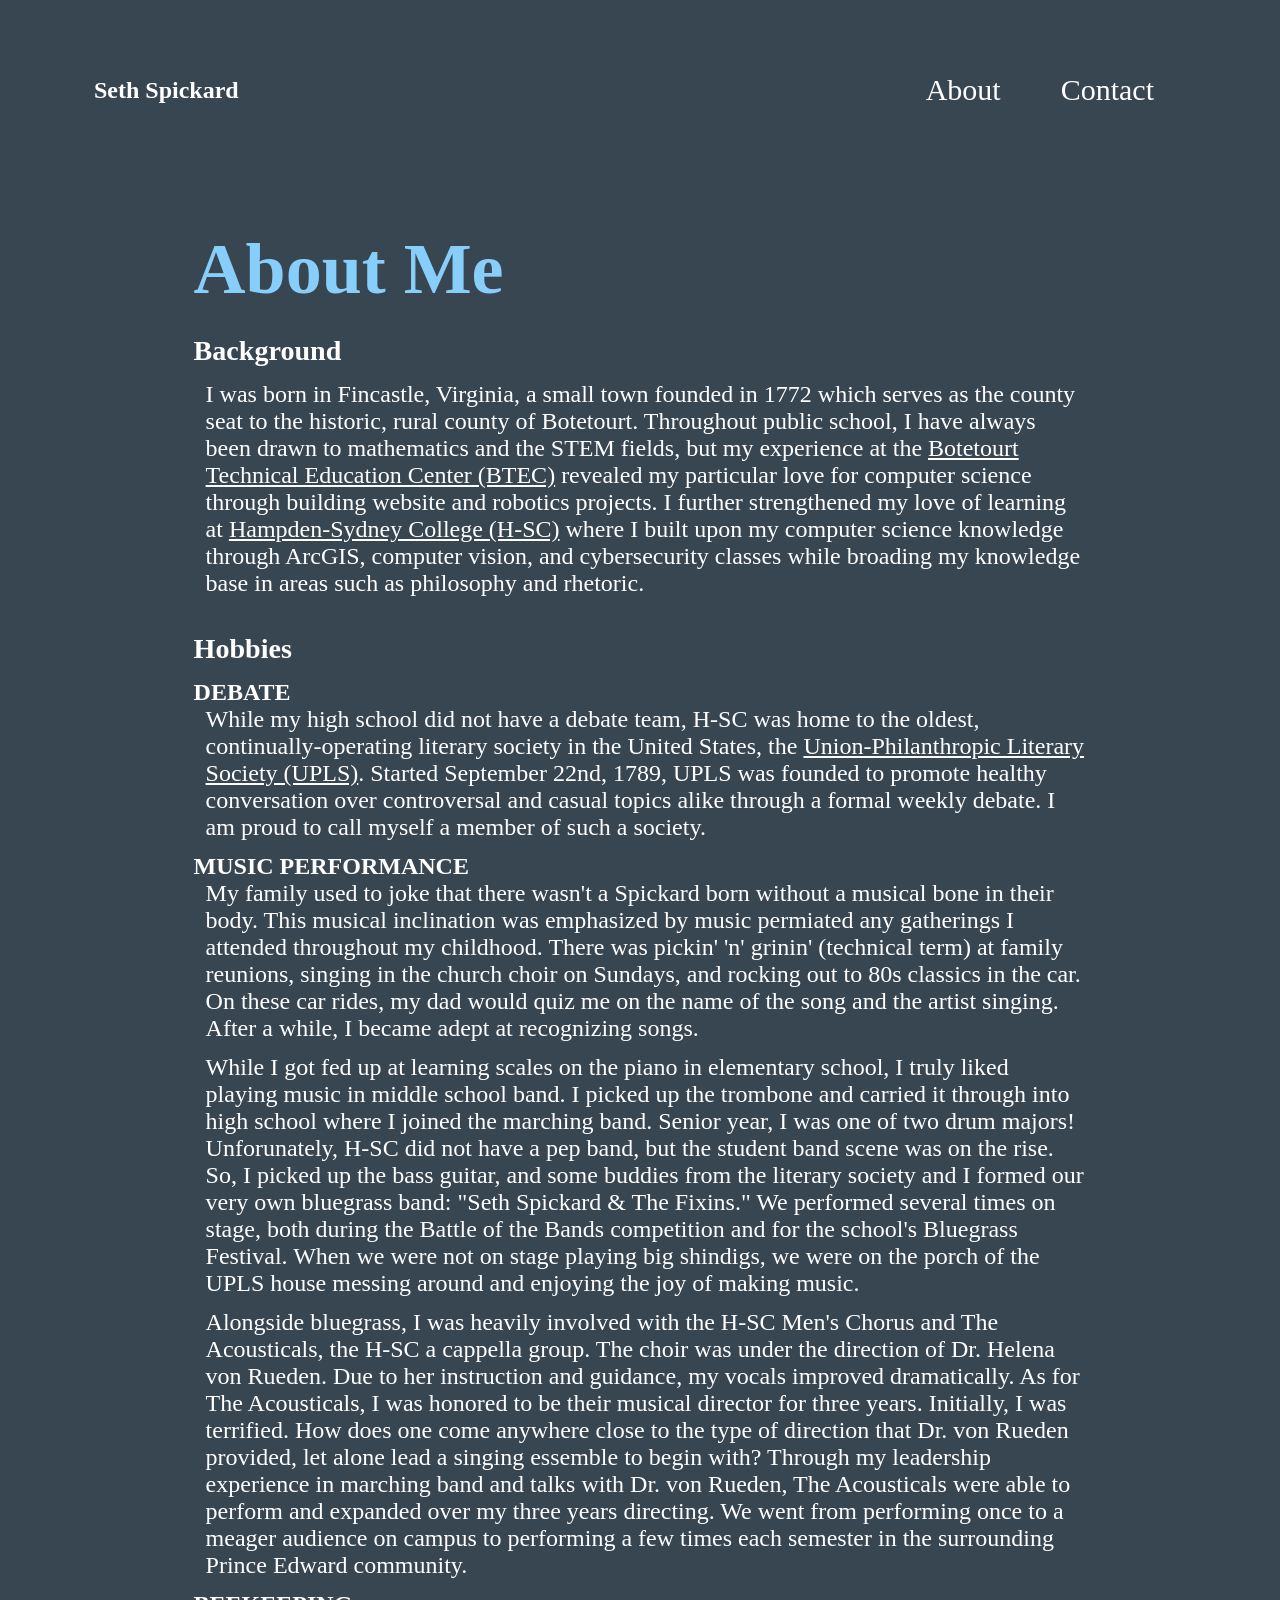
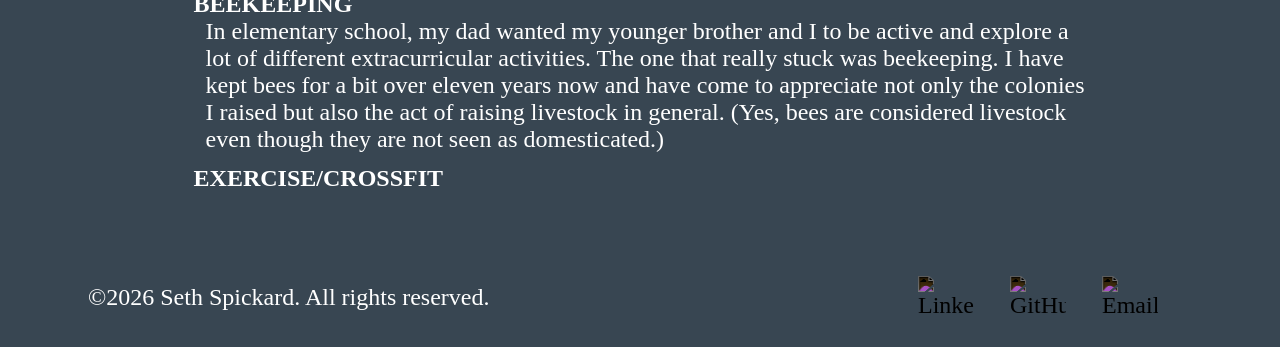
==== about.html @ 51185009 "Add files via upload" ====
<!DOCTYPE html>
<html>
  <head>
    <meta charset="utf-8">
    <meta http-equiv="X-UA-Compatible" content="IE=edge">
    <title>Seth Spickard</title>
    <link rel="icon" type="image/x-icon" href="./images/favicon2.png">
    <meta name="description" content="">
    <meta name="viewport" content="width=device-width, initial-scale=1">
    <link rel="stylesheet" href="style.css">
  </head>
  <body>
    <header>
      <a href="./index.html"><h1>Seth Spickard</h1></a>
      <nav>
        <ul>
          <a href="./about.html">
            <li>About</li>
          </a>
          <a href="./contact.html">
            <li>Contact</li>
          </a>
        </ul>
      </nav>
    </header>

    <main>
      <h2>About Me</h2>
      
      <section>
        <h3>Background</h3>
        <p>
          I was born in Fincastle, Virginia, a small town founded in 1772 which serves as the county seat to the historic, rural county of Botetourt. Throughout public school, I have always been drawn to mathematics and the STEM fields, but my experience at the <a href="https://btec.bcps.k12.va.us/">Botetourt Technical Education Center (BTEC)</a> revealed my particular love for computer science through building website and robotics projects. I further strengthened my love of learning at <a href="https://www.hsc.edu/">Hampden-Sydney College (H-SC)</a> where I built upon my computer science knowledge through ArcGIS, computer vision, and cybersecurity classes while broading my knowledge base in areas such as philosophy and rhetoric.
        </p>
      </section>

      <section>
        <h3>Hobbies</h3>

        <section>
          <h4>DEBATE</h4>
          <p>
            While my high school did not have a debate team, H-SC was home to the oldest, continually-operating literary society in the United States, the <a href="https://en.wikipedia.org/wiki/Union-Philanthropic_Society">Union-Philanthropic Literary Society (UPLS)</a>. Started September 22nd, 1789, UPLS was founded to promote healthy conversation over controversal and casual topics alike through a formal weekly debate. I am proud to call myself a member of such a society.
          </p>
        </section>

        <section>
          <h4>MUSIC PERFORMANCE</h4>
          <p>
            My family used to joke that there wasn't a Spickard born without a musical bone in their body. This musical inclination was emphasized by music permiated any gatherings I attended throughout my childhood. There was pickin' 'n' grinin' (technical term) at family reunions, singing in the church choir on Sundays, and rocking out to 80s classics in the car. On these car rides, my dad would quiz me on the name of the song and the artist singing. After a while, I became adept at recognizing songs.
          </p>
          <p>
            While I got fed up at learning scales on the piano in elementary school, I truly liked playing music in middle school band. I picked up the trombone and carried it through into high school where I joined the marching band. Senior year, I was one of two drum majors! Unforunately, H-SC did not have a pep band, but the student band scene was on the rise. So, I picked up the bass guitar, and some buddies from the literary society and I formed our very own bluegrass band: "Seth Spickard & The Fixins." We performed several times on stage, both during the Battle of the Bands competition and for the school's Bluegrass Festival. When we were not on stage playing big shindigs, we were on the porch of the UPLS house messing around and enjoying the joy of making music.
          </p>
          <p>
            Alongside bluegrass, I was heavily involved with the H-SC Men's Chorus and The Acousticals, the H-SC a cappella group. The choir was under the direction of Dr. Helena von Rueden. Due to her instruction and guidance, my vocals improved dramatically. As for The Acousticals, I was honored to be their musical director for three years. Initially,  I was terrified. How does one come anywhere close to the type of direction that Dr. von Rueden provided, let alone lead a singing essemble to begin with? Through my leadership experience in marching band and talks with Dr. von Rueden, The Acousticals were able to perform and expanded over my three years directing. We went from performing once to a meager audience on campus to performing a few times each semester in the surrounding Prince Edward community.
          </p>
        </section>

        <section>
          <h4>BEEKEEPING</h4>
          <p>
            In elementary school, my dad wanted my younger brother and I to be active and explore a lot of different extracurricular activities. The one that really stuck was beekeeping. I have kept bees for a bit over eleven years now and have come to appreciate not only the colonies I raised but also the act of raising livestock in general. (Yes, bees are considered livestock even though they are not seen as domesticated.) 
          </p>
        </section>

        <section>
          <h4>EXERCISE/CROSSFIT</h4>
          <p>

          </p>
        </section>
      </section>
    </main>

    <footer>
      <section>
        ©2026 Seth Spickard. All rights reserved.
      </section>
      <ul>
        <a href="https://www.linkedin.com/in/seth-spickard-328140358/">
          <li>
            <img class="icons" src="./images/linkedin.svg" alt="LinkedIn" width="40vw"/>
          </li>
        </a>
        <a href="https://github.com/Sespi24">
          <li>
            <img class="icons" src="./images/github.svg" alt="GitHub" width="40vw"/>
          </li>
        </a>
        <a href="mailto:sespickard24@gmail.com">
          <li>
            <img class="icons" src="./images/envelope-fill.svg" alt="Email" width="40vw"/>
          </li>
        </a>
      </ul>
    </footer>
  </body>
</html>
---- style.css ----
/**********************************
*                                 *
*   VARIABLES                     *
*                                 *
**********************************/

/* :root {
  --nav-color: wheat;
  --nav-text: rgb(75, 40, 15);
  --primary-color: wheat;
  --secondary-color: saddlebrown;
  --accent-color: firebrick;
  --txt-color: rgb(75, 40, 15);
} */


:root {
  --nav-color: rgb(56, 70, 82);
  --nav-text: white;
  --primary-color: rgb(56, 70, 82);
  --secondary-color: rgb(60, 100, 150);
  --accent-color: lightskyblue;
  --txt-color:white;
  /* --txt-color: rgb(0, 15, 75); */
}



/**********************************
*                                 *
*   FONTS                         *
*                                 *
**********************************/

@font-face {
  font-family: "Agraham";
  src: url(./fonts/agraham/Agraham.otf);
}

@font-face {
  font-family: "Mileast";
  src: url(./fonts/mileast/Mileast.otf);
}

@font-face {
  font-family: "Gafiya Regular";
  src: url(./fonts/gafiya/Gafiya-Regular.otf);
}



/**********************************
*                                 *
*   GENERAL                       *
*                                 *
**********************************/
/* *{ outline: 1px solid red; } */

*,
*::before,
*::after {
  padding: 0;
  margin: 0;
  box-sizing: border-box;
}

body {
  margin-left: 5%;
  margin-right: 5%;
  background-color: var(--primary-color);
  color: var(--txt-color);
  font-family: Georgia, serif;
  font-size: 1.5rem;
  height: 100vh;
  display: grid;
  grid-template-rows: 20vh auto 10vh;
}

main {
  padding: 2em 3em;
  margin-left: 5%;
  margin-right: 5%;
  display: flex;
  flex-direction: column;
  border-radius: 0.8em;
  gap: 1em;
}

header, footer {
  font-family: 'Mileast', Georgia, serif;
  display: flex;
  align-items: center;
  padding: 1em;
  justify-content: space-between;

}

h1 {
  font-family: 'Agraham', Georgia, serif;
  font-size: 1em;
}



/**********************************
*                                 *
*   LINK DECORATION               *
*                                 *
**********************************/
a:link, a:visited {
  color: var(--nav-text);
  text-decoration: none;
  border-radius: 0.8em;
  transition: 0.6s;
  padding-left: 0.25em;
  padding-right: 0.25em;
}

a:hover {
  color: var(--nav-text);
  background-color:var(--secondary-color);
  text-decoration: underline;
  transform: translateY(-0.15em);
  transition: 0.6s;
}



/**********************************
*                                 *
*   FORM DECORATION               *
*                                 *
**********************************/
form {
  display: flex;
  flex-direction: column;
  gap: 0.5em;
}

input, button, textarea {
  padding: 0.75em;
  font-family: 'Mileast', Georgia, serif;
  font-size: 1em;
  color: var(--primary-color);
  border-radius: 0.8em;
  border: 0;
  transition: 0.6s;
}

input:active {
  background-color: lightblue;
}

button {
  align-self: center;
  font-family: 'Mileast', Georgia, serif;
  font-size: 1em;
  color: var(--txt-color);
  background-color: var(--secondary-color);
  cursor: pointer;
}

button:hover {
  color: var(--nav-text);
  background-color:var(--secondary-color);
  text-decoration: underline;
  transform: translateY(-0.15em);
  transition: 0.6s;
}

textarea {
  resize: none;
  height: 20vh;
}



/**********************************
*                                 *
*   WITHIN HEADER/NAVBAR          *
*                                 *
**********************************/
/* header {
  border-bottom: 0.25em solid var(--secondary-color);
  border-left: 0.15em solid var(--secondary-color);
  border-right: 0.15em solid var(--secondary-color);
  border-radius: 0 0 0.8em 0.8em;
} */

ul {
  display: flex;
  padding: 1rem;
  list-style: none;
  gap: 1rem;
  justify-content: end;
}

li {
  padding: 1rem;
  font-size: 1.25em;
}


/**********************************
*                                 *
*   WITHIN MAIN                   *
*                                 *
**********************************/
.text-with-picture {
  display: flex;
  justify-content: space-around;
  gap: 3rem;
}

.text-with-picture img {
  object-fit: cover;
  width: 30vw;
  height: auto;
  border-radius: 0.8em;
  /* outline: 0.25em solid var(--nav-color); */
  border: 0.25em solid var(--secondary-color);
}

h2 {
  color: var(--accent-color);
  -webkit-text-stroke: 10% var(--secondary-color);
  font-size: 3em;
  font-family: 'Gafiya Regular', Georgia, serif;
}

div {
  margin-bottom: 1.5em;
}

h3 {
  margin-bottom: 0.5em;
}

p {
  margin-left: 0.5em;
  margin-bottom: 0.5em;
}

hr {
  border: 0;
  height: 0.1em;
  background-image: linear-gradient(to right, var(--primary-color), var(--secondary-color), var(--primary-color));
}  

main a:link, main a:visited {
  color: var(--txt-color);
  text-decoration: underline;
  border-radius: 0;
  padding: 0;
}

main a:hover {
  color: var(--primary-color);
  background-color: var(--txt-color);
  text-decoration: underline;
  border-radius: 0.2em;
  /* padding-left: 0.25em;
  padding-right: 0.25em; */
}



/**********************************
*                                 *
*   WITHIN FOOTER                 *
*                                 *
**********************************/
footer {
  align-items: center;
  /* border-top: 0.25em solid var(--secondary-color);
  border-left: 0.15em solid var(--secondary-color);
  border-right: 0.15em solid var(--secondary-color);
  border-radius: 0.8em 0.8em 0 0; */
}

footer ul {
  gap: 0;
  align-items: center;
}

footer li {
  padding: 0.75rem;
  font-size: 1em;
}

footer li img {
  display: block;
  width: 3.5rem;
  height: auto;
}

.icons {
  filter: invert(100%);

}



/**********************************
*                                 *
*   MOBILE RESPONSIVENESS         *
*                                 *
**********************************/
@media screen and (min-width: 300px) and (max-width: 767px) {
  header, footer{
    flex-direction: column;
  }

  main {
    text-align: center;
  }

  .text-with-picture {
    flex-direction: column-reverse;
    align-items: center;
  }

  .text-with-picture img {
    width: 50vw;
  }
}
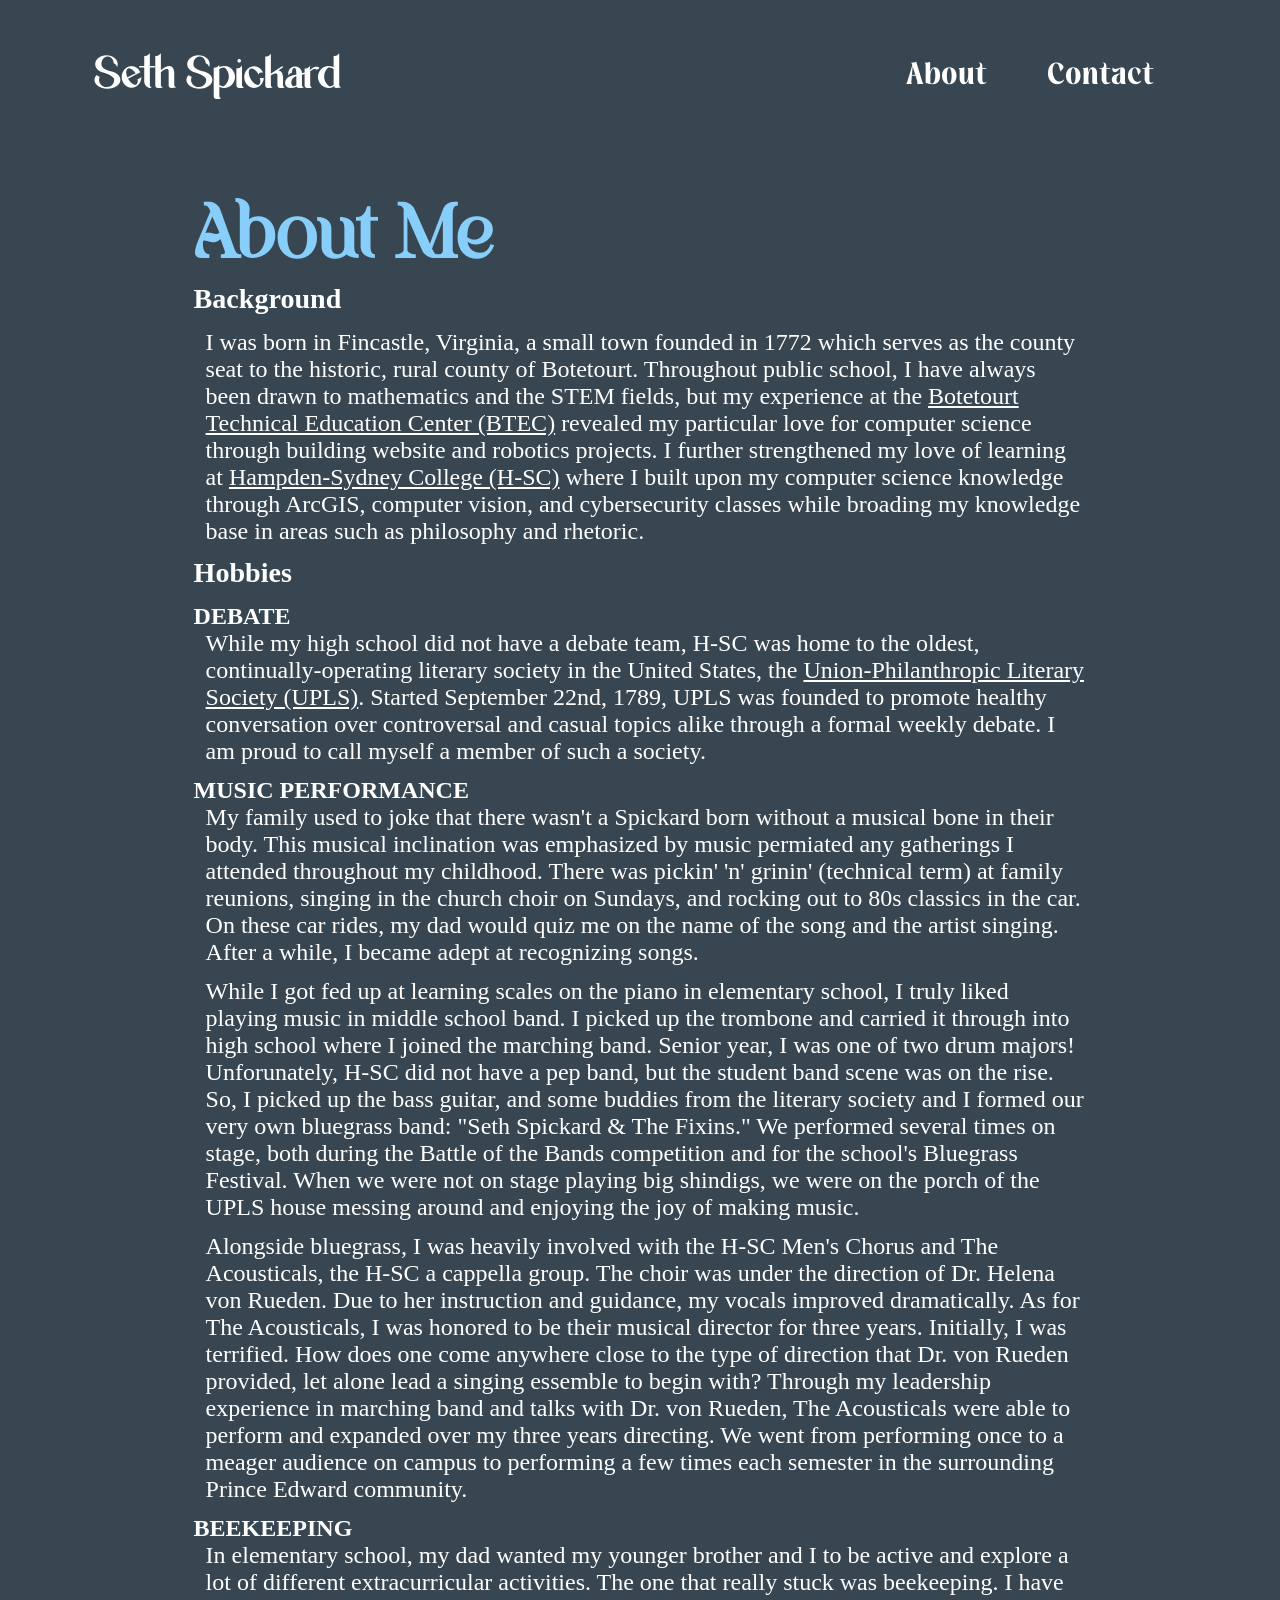
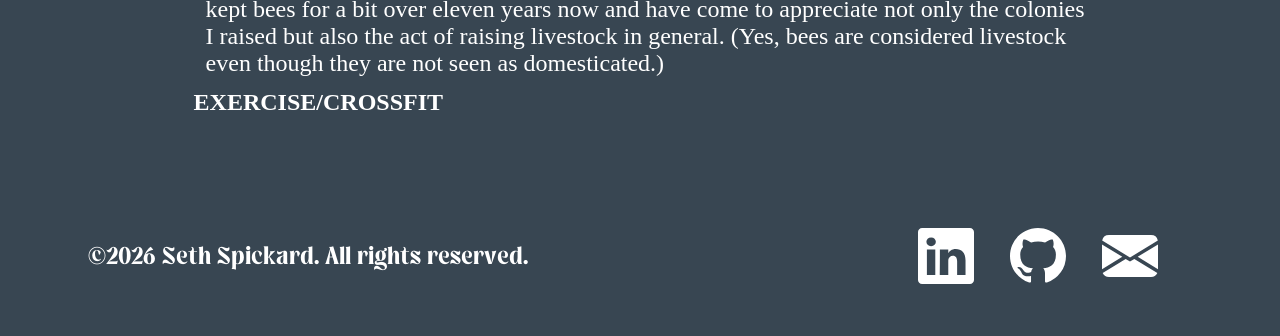
==== commit 58db690e: "Fixed mobile spacing Could not click on navbar items because of image overlay Switched <body> displ" ====
--- a/about.html
+++ b/about.html
@@ -4,7 +4,7 @@
     <meta charset="utf-8">
     <meta http-equiv="X-UA-Compatible" content="IE=edge">
     <title>Seth Spickard</title>
-    <link rel="icon" type="image/x-icon" href="./images/favicon2.png">
+    <link rel="icon" type="image/x-icon" href="./images/favicon2.png?">
     <meta name="description" content="">
     <meta name="viewport" content="width=device-width, initial-scale=1">
     <link rel="stylesheet" href="style.css">
--- a/style.css
+++ b/style.css
@@ -72,8 +72,8 @@
   font-family: Georgia, serif;
   font-size: 1.5rem;
   height: 100vh;
-  display: grid;
-  grid-template-rows: 20vh auto 10vh;
+  display: flex;
+  flex-direction: column;
 }
 
 main {
@@ -83,14 +83,14 @@
   display: flex;
   flex-direction: column;
   border-radius: 0.8em;
-  gap: 1em;
+  gap: min(1em, 5%);
 }
 
 header, footer {
   font-family: 'Mileast', Georgia, serif;
   display: flex;
   align-items: center;
-  padding: 1em;
+  padding: min(1em, 5%);
   justify-content: space-between;
 
 }
@@ -292,9 +292,6 @@
   display: block;
   width: 3.5rem;
   height: auto;
-}
-
-.icons {
   filter: invert(100%);
 
 }
@@ -307,15 +304,21 @@
 *                                 *
 **********************************/
 @media screen and (min-width: 300px) and (max-width: 767px) {
+  main {
+    margin-left: 0;
+    margin-right: 0;
+    padding:0;
+  }
+
   header, footer{
     flex-direction: column;
   }
 
-  main {
+  main, footer {
     text-align: center;
   }
 
-  .text-with-picture {
+  .text-with-picture, footer {
     flex-direction: column-reverse;
     align-items: center;
   }
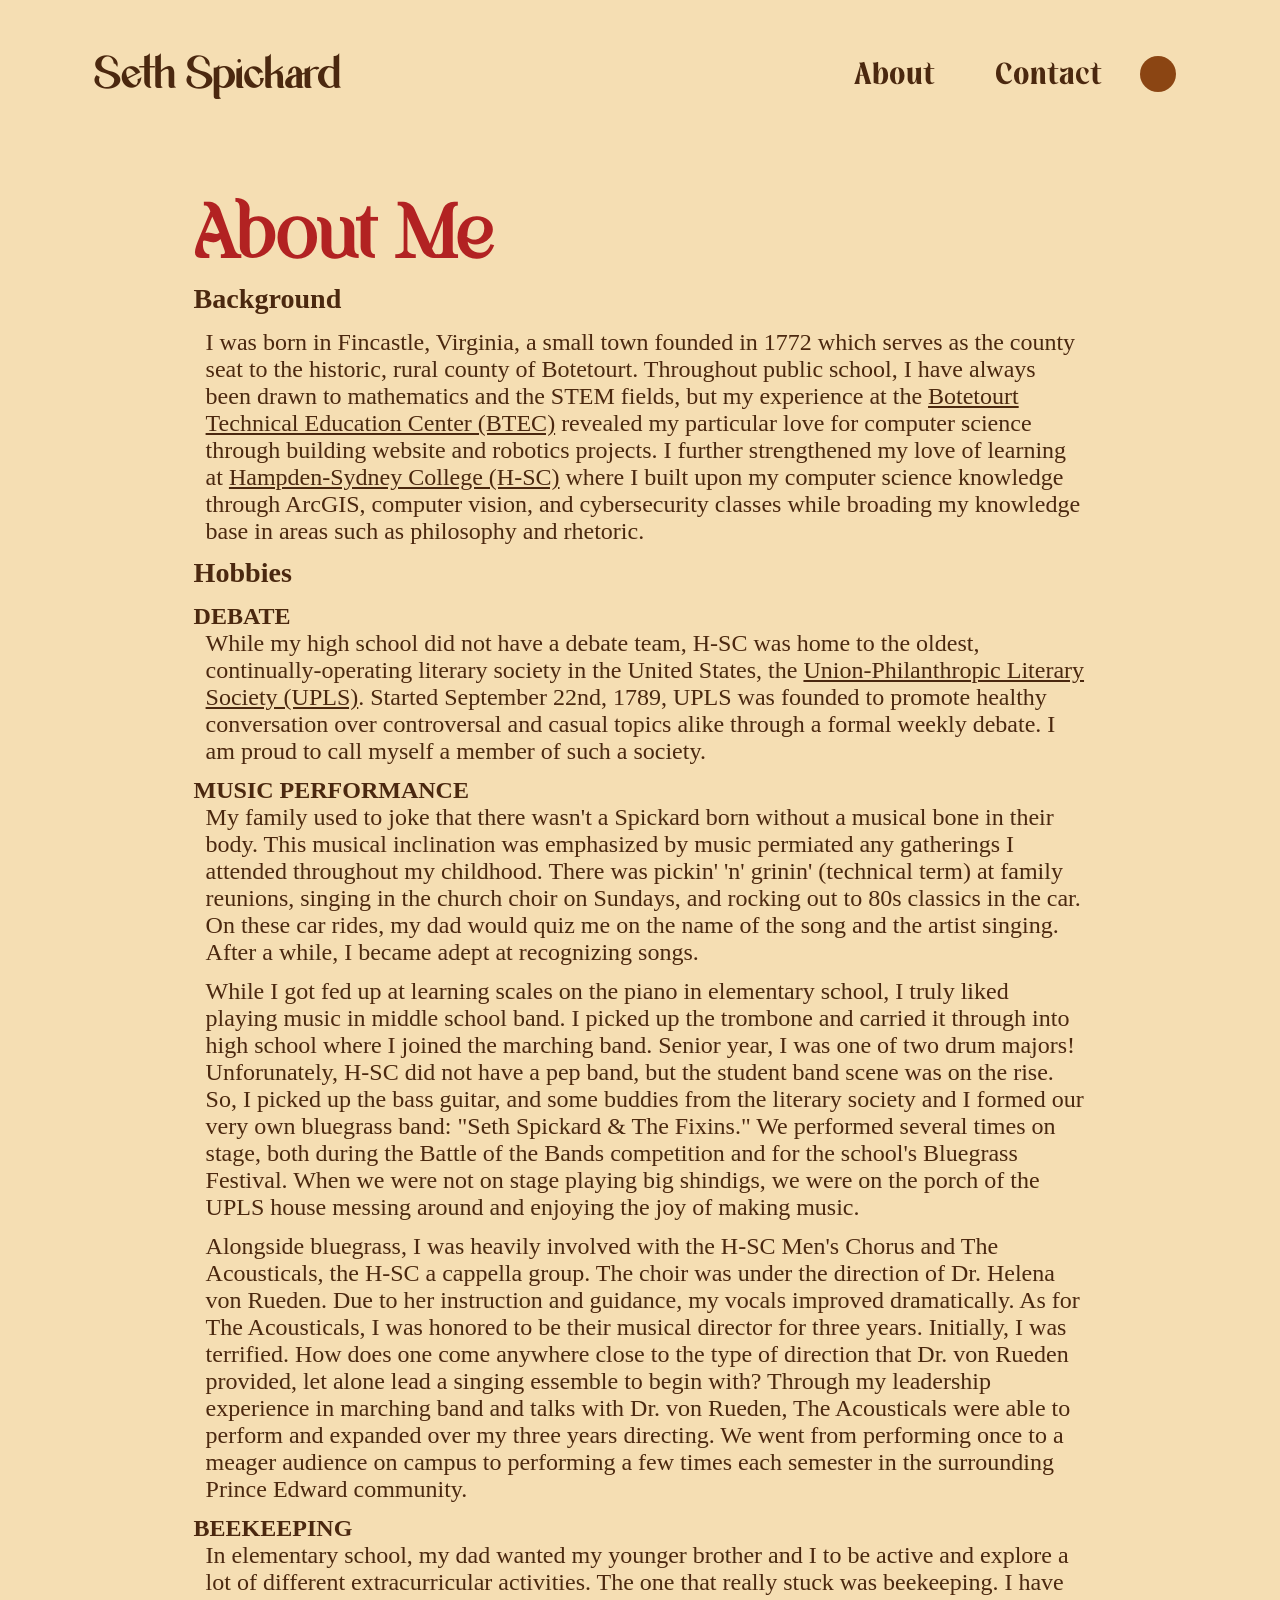
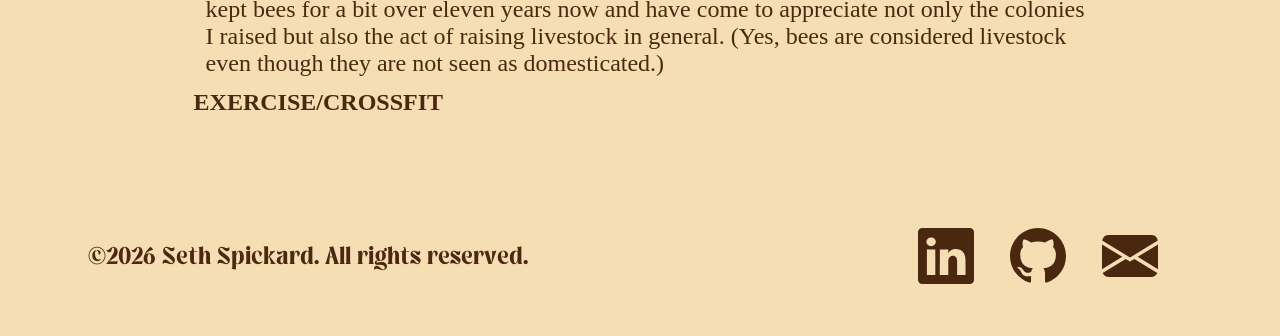
==== commit f1927935: "Fully working light and dark mode! Added a button to toggle between light and dark mode with appropr" ====
--- a/about.html
+++ b/about.html
@@ -10,6 +10,8 @@
     <link rel="stylesheet" href="style.css">
   </head>
   <body>
+    <script src="light-n-dark-mode.js"></script>
+    
     <header>
       <a href="./index.html"><h1>Seth Spickard</h1></a>
       <nav>
@@ -20,6 +22,7 @@
           <a href="./contact.html">
             <li>Contact</li>
           </a>
+          <button type="button" onclick="togglePreferredTheme();"></button>
         </ul>
       </nav>
     </header>
@@ -28,47 +31,55 @@
       <h2>About Me</h2>
       
       <section>
-        <h3>Background</h3>
+        <h3 class="about_h3">Background</h3>
         <p>
           I was born in Fincastle, Virginia, a small town founded in 1772 which serves as the county seat to the historic, rural county of Botetourt. Throughout public school, I have always been drawn to mathematics and the STEM fields, but my experience at the <a href="https://btec.bcps.k12.va.us/">Botetourt Technical Education Center (BTEC)</a> revealed my particular love for computer science through building website and robotics projects. I further strengthened my love of learning at <a href="https://www.hsc.edu/">Hampden-Sydney College (H-SC)</a> where I built upon my computer science knowledge through ArcGIS, computer vision, and cybersecurity classes while broading my knowledge base in areas such as philosophy and rhetoric.
         </p>
       </section>
 
-      <section>
-        <h3>Hobbies</h3>
+      <section class="hobbies">
+        <h3 class="about_h3">Hobbies</h3>
 
-        <section>
+        <section class="hobby_group">
           <h4>DEBATE</h4>
-          <p>
-            While my high school did not have a debate team, H-SC was home to the oldest, continually-operating literary society in the United States, the <a href="https://en.wikipedia.org/wiki/Union-Philanthropic_Society">Union-Philanthropic Literary Society (UPLS)</a>. Started September 22nd, 1789, UPLS was founded to promote healthy conversation over controversal and casual topics alike through a formal weekly debate. I am proud to call myself a member of such a society.
-          </p>
+          <div class="hobby">
+            <p>
+              While my high school did not have a debate team, H-SC was home to the oldest, continually-operating literary society in the United States, the <a href="https://en.wikipedia.org/wiki/Union-Philanthropic_Society">Union-Philanthropic Literary Society (UPLS)</a>. Started September 22nd, 1789, UPLS was founded to promote healthy conversation over controversal and casual topics alike through a formal weekly debate. I am proud to call myself a member of such a society.
+            </p>
+          </div>
         </section>
 
-        <section>
+        <section class="hobby_group">
           <h4>MUSIC PERFORMANCE</h4>
-          <p>
-            My family used to joke that there wasn't a Spickard born without a musical bone in their body. This musical inclination was emphasized by music permiated any gatherings I attended throughout my childhood. There was pickin' 'n' grinin' (technical term) at family reunions, singing in the church choir on Sundays, and rocking out to 80s classics in the car. On these car rides, my dad would quiz me on the name of the song and the artist singing. After a while, I became adept at recognizing songs.
-          </p>
-          <p>
-            While I got fed up at learning scales on the piano in elementary school, I truly liked playing music in middle school band. I picked up the trombone and carried it through into high school where I joined the marching band. Senior year, I was one of two drum majors! Unforunately, H-SC did not have a pep band, but the student band scene was on the rise. So, I picked up the bass guitar, and some buddies from the literary society and I formed our very own bluegrass band: "Seth Spickard & The Fixins." We performed several times on stage, both during the Battle of the Bands competition and for the school's Bluegrass Festival. When we were not on stage playing big shindigs, we were on the porch of the UPLS house messing around and enjoying the joy of making music.
-          </p>
-          <p>
-            Alongside bluegrass, I was heavily involved with the H-SC Men's Chorus and The Acousticals, the H-SC a cappella group. The choir was under the direction of Dr. Helena von Rueden. Due to her instruction and guidance, my vocals improved dramatically. As for The Acousticals, I was honored to be their musical director for three years. Initially,  I was terrified. How does one come anywhere close to the type of direction that Dr. von Rueden provided, let alone lead a singing essemble to begin with? Through my leadership experience in marching band and talks with Dr. von Rueden, The Acousticals were able to perform and expanded over my three years directing. We went from performing once to a meager audience on campus to performing a few times each semester in the surrounding Prince Edward community.
-          </p>
+          <div class="hobby">
+            <p>
+              My family used to joke that there wasn't a Spickard born without a musical bone in their body. This musical inclination was emphasized by music permiated any gatherings I attended throughout my childhood. There was pickin' 'n' grinin' (technical term) at family reunions, singing in the church choir on Sundays, and rocking out to 80s classics in the car. On these car rides, my dad would quiz me on the name of the song and the artist singing. After a while, I became adept at recognizing songs.
+            </p>
+            <p>
+              While I got fed up at learning scales on the piano in elementary school, I truly liked playing music in middle school band. I picked up the trombone and carried it through into high school where I joined the marching band. Senior year, I was one of two drum majors! Unforunately, H-SC did not have a pep band, but the student band scene was on the rise. So, I picked up the bass guitar, and some buddies from the literary society and I formed our very own bluegrass band: "Seth Spickard & The Fixins." We performed several times on stage, both during the Battle of the Bands competition and for the school's Bluegrass Festival. When we were not on stage playing big shindigs, we were on the porch of the UPLS house messing around and enjoying the joy of making music.
+            </p>
+            <p>
+              Alongside bluegrass, I was heavily involved with the H-SC Men's Chorus and The Acousticals, the H-SC a cappella group. The choir was under the direction of Dr. Helena von Rueden. Due to her instruction and guidance, my vocals improved dramatically. As for The Acousticals, I was honored to be their musical director for three years. Initially,  I was terrified. How does one come anywhere close to the type of direction that Dr. von Rueden provided, let alone lead a singing essemble to begin with? Through my leadership experience in marching band and talks with Dr. von Rueden, The Acousticals were able to perform and expanded over my three years directing. We went from performing once to a meager audience on campus to performing a few times each semester in the surrounding Prince Edward community.
+            </p>
+          </div>
         </section>
 
-        <section>
+        <section class="hobby_group">
           <h4>BEEKEEPING</h4>
-          <p>
-            In elementary school, my dad wanted my younger brother and I to be active and explore a lot of different extracurricular activities. The one that really stuck was beekeeping. I have kept bees for a bit over eleven years now and have come to appreciate not only the colonies I raised but also the act of raising livestock in general. (Yes, bees are considered livestock even though they are not seen as domesticated.) 
-          </p>
+          <div class="hobby">
+            <p>
+              In elementary school, my dad wanted my younger brother and I to be active and explore a lot of different extracurricular activities. The one that really stuck was beekeeping. I have kept bees for a bit over eleven years now and have come to appreciate not only the colonies I raised but also the act of raising livestock in general. (Yes, bees are considered livestock even though they are not seen as domesticated.) 
+            </p>
+          </div>
         </section>
 
-        <section>
+        <section class="hobby_group">
           <h4>EXERCISE/CROSSFIT</h4>
-          <p>
+          <div>
+            <p>
 
-          </p>
+            </p>
+          </div>
         </section>
       </section>
     </main>
--- a/style.css
+++ b/style.css
@@ -1,27 +1,35 @@
 /**********************************
 *                                 *
-*   VARIABLES                     *
-*                                 *
-**********************************/
-
-/* :root {
-  --nav-color: wheat;
-  --nav-text: rgb(75, 40, 15);
+*   COLORS                        *
+*                                 *
+**********************************/
+
+:root[data-theme="light"]{
+  --nav-txt: wheat;
   --primary-color: wheat;
   --secondary-color: saddlebrown;
   --accent-color: firebrick;
   --txt-color: rgb(75, 40, 15);
-} */
-
-
-:root {
-  --nav-color: rgb(56, 70, 82);
-  --nav-text: white;
+
+  & img[src$=".svg"] {
+    filter: invert(14%) sepia(84%) saturate(499%) hue-rotate(344deg) brightness(96%) contrast(94%);
+  }
+
+  & footer li:hover {
+    filter: brightness(0) saturate(100%) invert(94%) sepia(47%) saturate(612%) hue-rotate(310deg) brightness(102%) contrast(92%);
+  }
+} 
+
+:root[data-theme="dark"] {
+  --nav-txt: white;
   --primary-color: rgb(56, 70, 82);
   --secondary-color: rgb(60, 100, 150);
   --accent-color: lightskyblue;
   --txt-color:white;
-  /* --txt-color: rgb(0, 15, 75); */
+
+  & img[src$=".svg"] {
+    filter: invert(100%);
+  }
 }
 
 
@@ -64,6 +72,12 @@
   box-sizing: border-box;
 }
 
+html {
+  min-height: 100%;
+  display: flex;
+  flex-direction: column;
+}
+
 body {
   margin-left: 5%;
   margin-right: 5%;
@@ -71,9 +85,10 @@
   color: var(--txt-color);
   font-family: Georgia, serif;
   font-size: 1.5rem;
-  height: 100vh;
+  flex-grow: 1;
   display: flex;
   flex-direction: column;
+  justify-content: space-between;
 }
 
 main {
@@ -108,7 +123,7 @@
 *                                 *
 **********************************/
 a:link, a:visited {
-  color: var(--nav-text);
+  color: var(--txt-color);
   text-decoration: none;
   border-radius: 0.8em;
   transition: 0.6s;
@@ -117,7 +132,7 @@
 }
 
 a:hover {
-  color: var(--nav-text);
+  color: var(--nav-txt);
   background-color:var(--secondary-color);
   text-decoration: underline;
   transform: translateY(-0.15em);
@@ -161,7 +176,7 @@
 }
 
 button:hover {
-  color: var(--nav-text);
+  color: var(--txt-color);
   background-color:var(--secondary-color);
   text-decoration: underline;
   transform: translateY(-0.15em);
@@ -216,8 +231,8 @@
   object-fit: cover;
   width: 30vw;
   height: auto;
+  aspect-ratio: 1 / 1;
   border-radius: 0.8em;
-  /* outline: 0.25em solid var(--nav-color); */
   border: 0.25em solid var(--secondary-color);
 }
 
@@ -228,7 +243,7 @@
   font-family: 'Gafiya Regular', Georgia, serif;
 }
 
-div {
+div > div{
   margin-bottom: 1.5em;
 }
 
@@ -272,6 +287,7 @@
 **********************************/
 footer {
   align-items: center;
+  justify-self: flex-end;
   /* border-top: 0.25em solid var(--secondary-color);
   border-left: 0.15em solid var(--secondary-color);
   border-right: 0.15em solid var(--secondary-color);
@@ -292,9 +308,34 @@
   display: block;
   width: 3.5rem;
   height: auto;
-  filter: invert(100%);
-
-}
+}
+
+
+
+/**********************************
+*                                 *
+*   ABOUT PAGE                    *
+*                                 *
+**********************************/
+.about_h3 {
+  justify-self: center;
+}
+
+
+/* .hobbies {
+  justify-content: space-between;
+}
+
+.hobby {
+  opacity: 0;
+  transition: 0.6s;
+  order: 99;
+}
+
+.hobby_group:hover .hobby{
+  opacity: 1;
+  transition: 0.6s;
+} */
 
 
 
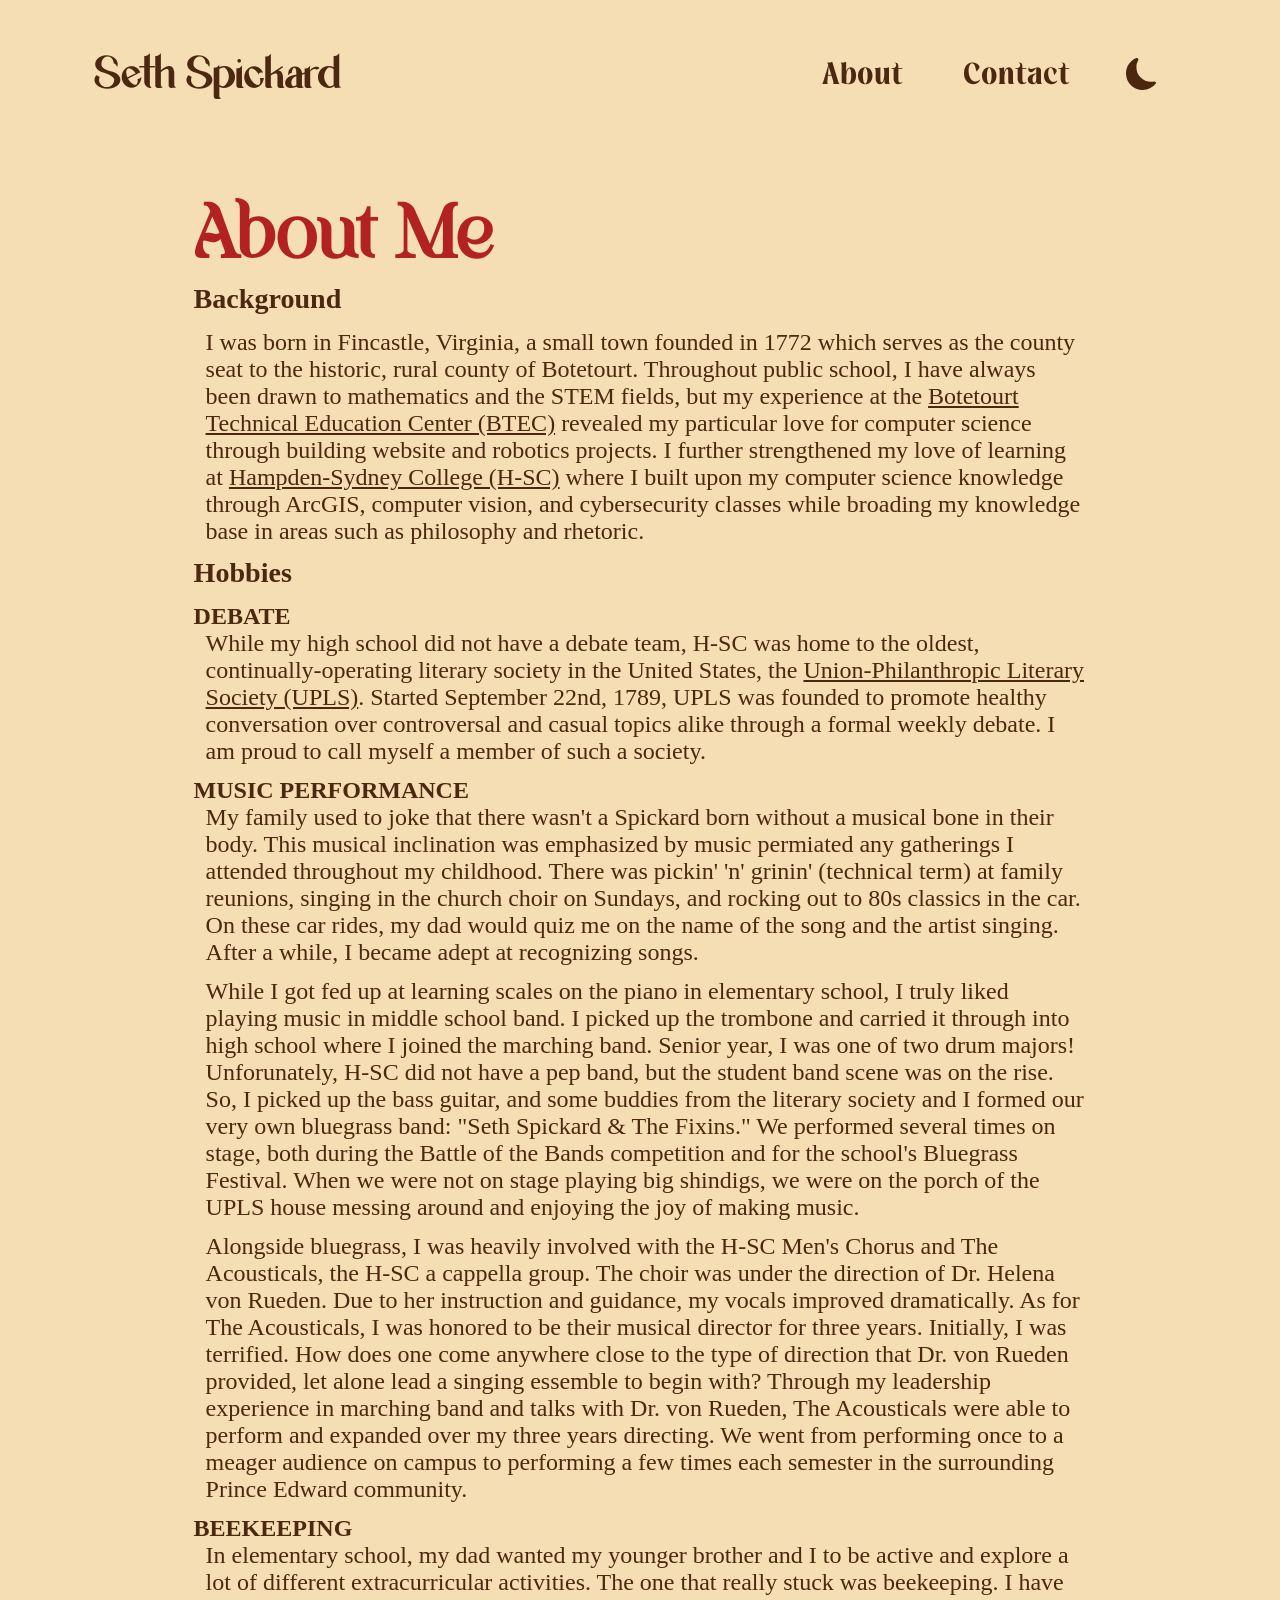
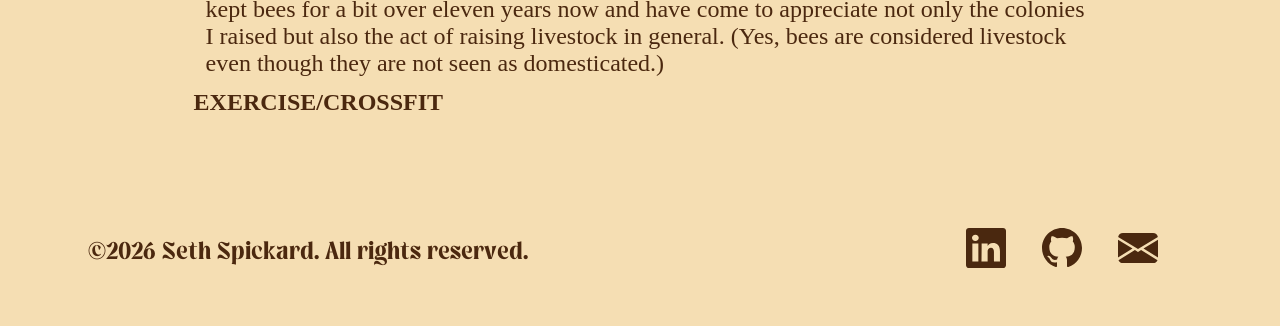
==== commit 0b622039: "Finished light/dark mode Cleaned up the light and dark mode toggle transition, added sun and moon ic" ====
--- a/about.html
+++ b/about.html
@@ -8,10 +8,10 @@
     <meta name="description" content="">
     <meta name="viewport" content="width=device-width, initial-scale=1">
     <link rel="stylesheet" href="style.css">
+    <script src="light-n-dark-mode.js"></script>
   </head>
+
   <body>
-    <script src="light-n-dark-mode.js"></script>
-    
     <header>
       <a href="./index.html"><h1>Seth Spickard</h1></a>
       <nav>
@@ -22,7 +22,7 @@
           <a href="./contact.html">
             <li>Contact</li>
           </a>
-          <button type="button" onclick="togglePreferredTheme();"></button>
+          <button type="button" onclick="togglePreferredTheme();" id="themePreferenceButton"><img id="themePreferenceIcon" class="icon" src=""/></button>
         </ul>
       </nav>
     </header>
--- a/style.css
+++ b/style.css
@@ -15,7 +15,7 @@
     filter: invert(14%) sepia(84%) saturate(499%) hue-rotate(344deg) brightness(96%) contrast(94%);
   }
 
-  & footer li:hover {
+  & footer li:hover, button img:hover {
     filter: brightness(0) saturate(100%) invert(94%) sepia(47%) saturate(612%) hue-rotate(310deg) brightness(102%) contrast(92%);
   }
 } 
@@ -89,6 +89,7 @@
   display: flex;
   flex-direction: column;
   justify-content: space-between;
+  transition: 0.6s;
 }
 
 main {
@@ -195,13 +196,6 @@
 *   WITHIN HEADER/NAVBAR          *
 *                                 *
 **********************************/
-/* header {
-  border-bottom: 0.25em solid var(--secondary-color);
-  border-left: 0.15em solid var(--secondary-color);
-  border-right: 0.15em solid var(--secondary-color);
-  border-radius: 0 0 0.8em 0.8em;
-} */
-
 ul {
   display: flex;
   padding: 1rem;
@@ -214,6 +208,19 @@
   padding: 1rem;
   font-size: 1.25em;
 }
+
+#themePreferenceButton {
+  background-color: var(--primary-color);
+}
+
+#themePreferenceButton:hover {
+  background-color: var(--secondary-color);
+}
+
+#themePreferenceIcon {
+  width: 2rem;
+}
+
 
 
 /**********************************
@@ -256,12 +263,6 @@
   margin-bottom: 0.5em;
 }
 
-hr {
-  border: 0;
-  height: 0.1em;
-  background-image: linear-gradient(to right, var(--primary-color), var(--secondary-color), var(--primary-color));
-}  
-
 main a:link, main a:visited {
   color: var(--txt-color);
   text-decoration: underline;
@@ -274,8 +275,6 @@
   background-color: var(--txt-color);
   text-decoration: underline;
   border-radius: 0.2em;
-  /* padding-left: 0.25em;
-  padding-right: 0.25em; */
 }
 
 
@@ -288,10 +287,6 @@
 footer {
   align-items: center;
   justify-self: flex-end;
-  /* border-top: 0.25em solid var(--secondary-color);
-  border-left: 0.15em solid var(--secondary-color);
-  border-right: 0.15em solid var(--secondary-color);
-  border-radius: 0.8em 0.8em 0 0; */
 }
 
 footer ul {
@@ -299,16 +294,22 @@
   align-items: center;
 }
 
+.icon {
+  display: block;
+  width: 3.5rem;
+  height: auto;
+}
+
 footer li {
   padding: 0.75rem;
   font-size: 1em;
 }
 
-footer li img {
+/* footer li img {
   display: block;
   width: 3.5rem;
   height: auto;
-}
+}  */
 
 
 
@@ -344,7 +345,7 @@
 *   MOBILE RESPONSIVENESS         *
 *                                 *
 **********************************/
-@media screen and (min-width: 300px) and (max-width: 767px) {
+@media screen and (min-width: 300px) and (max-width: 900px) {
   main {
     margin-left: 0;
     margin-right: 0;
